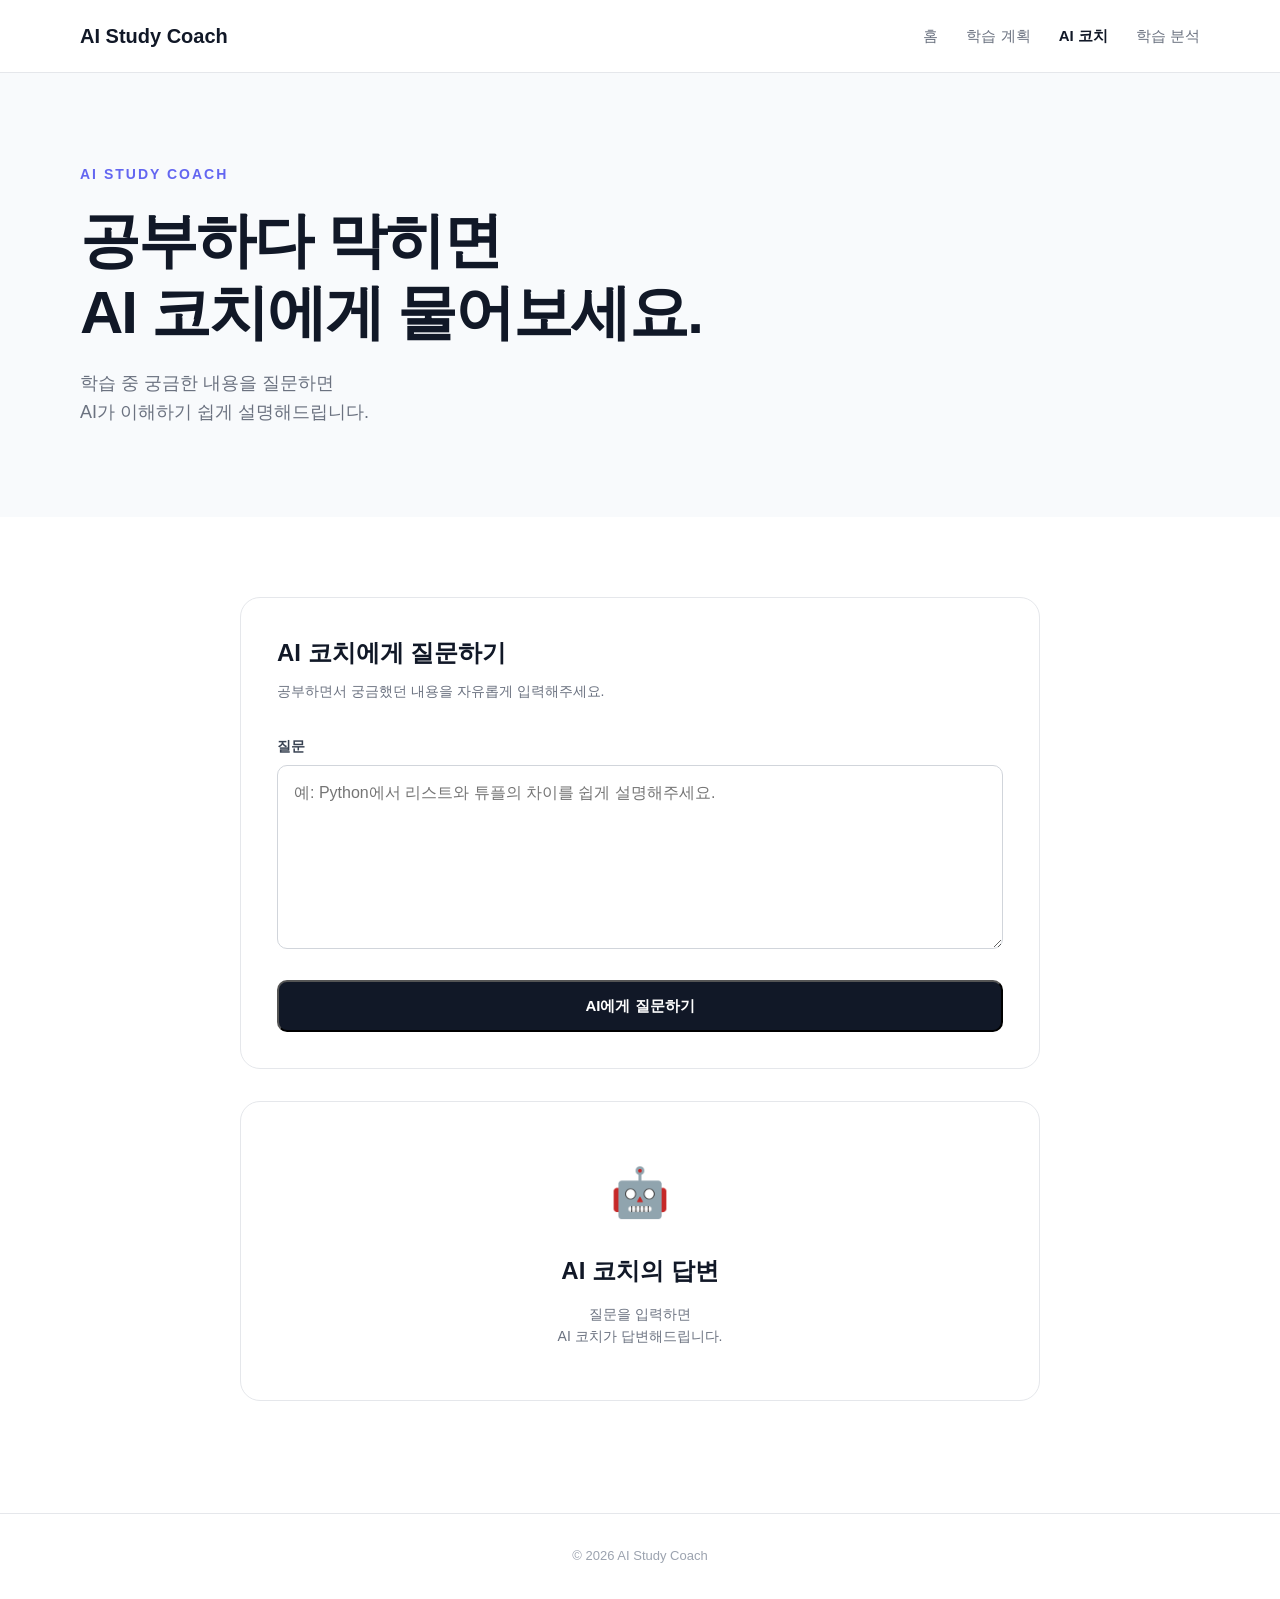
==== coach.html @ e1edade9 "코드 업로드" ====
<!DOCTYPE html>

<html lang="ko">
<head>
    <meta charset="UTF-8">
    <meta name="viewport" content="width=device-width, initial-scale=1.0">

<title>AI 코치 | AI Study Coach</title>

<link rel="stylesheet" href="css/style.css">

</head>

<body>

<header class="header">
    <nav class="nav container">

        <a href="index.html" class="logo">
            AI Study Coach
        </a>

        <div class="nav-menu">
            <a href="index.html" class="nav-link">홈</a>
            <a href="plan.html" class="nav-link">학습 계획</a>
            <a href="coach.html" class="nav-link active">AI 코치</a>
            <a href="analysis.html" class="nav-link">학습 분석</a>
        </div>

    </nav>
</header>

<main>

    <section class="page-hero">
        <div class="container">

            <p class="hero-label">
                AI STUDY COACH
            </p>

            <h1>
                공부하다 막히면<br>
                AI 코치에게 물어보세요.
            </h1>

            <p>
                학습 중 궁금한 내용을 질문하면<br>
                AI가 이해하기 쉽게 설명해드립니다.
            </p>

        </div>
    </section>

    <section class="coach-section">
        <div class="container">

            <div class="coach-card">

                <div class="card-title">
                    <h2>AI 코치에게 질문하기</h2>

                    <p>
                        공부하면서 궁금했던 내용을 자유롭게 입력해주세요.
                    </p>
                </div>

                <form id="coach-form">

                    <div class="form-group">
                        <label for="question">
                            질문
                        </label>

                        <textarea
                            id="question"
                            name="question"
                            rows="6"
                            placeholder="예: Python에서 리스트와 튜플의 차이를 쉽게 설명해주세요."
                            required
                        ></textarea>
                    </div>

                    <div
                        id="coach-error"
                        class="form-message error"
                        hidden
                    >
                    </div>

                    <button
                        type="submit"
                        class="btn btn-primary coach-submit"
                    >
                        AI에게 질문하기
                    </button>

                </form>

            </div>

            <div class="coach-result-card">

                <div
                    class="result-empty"
                    id="coach-empty"
                >

                    <div class="result-icon">
                        🤖
                    </div>

                    <h2>
                        AI 코치의 답변
                    </h2>

                    <p>
                        질문을 입력하면<br>
                        AI 코치가 답변해드립니다.
                    </p>

                </div>

                <div
                    class="result-loading"
                    id="coach-loading"
                    hidden
                >

                    <div class="loading-icon">
                        ⏳
                    </div>

                    <h2>
                        AI 코치가 답변을 작성하고 있습니다.
                    </h2>

                    <p>
                        잠시만 기다려주세요.
                    </p>

                </div>

                <div
                    class="result-content"
                    id="coach-content"
                    hidden
                >

                    <h2>
                        AI 코치의 답변
                    </h2>

                    <div id="coach-output">
                    </div>

                </div>

            </div>

        </div>
    </section>

</main>

<footer class="footer">
    <div class="container">
        <p>© 2026 AI Study Coach</p>
    </div>
</footer>

<script src="js/coach.js"></script>

</body>
</html>
---- css/style.css ----
/* =========================
   기본 설정
========================= */

* {
    box-sizing: border-box;
    margin: 0;
    padding: 0;
}

html {
    scroll-behavior: smooth;
}

body {
    font-family:
        -apple-system,
        BlinkMacSystemFont,
        "Segoe UI",
        "Noto Sans KR",
        sans-serif;

    color: #1f2937;
    background: #ffffff;
    line-height: 1.6;
}

a {
    color: inherit;
    text-decoration: none;
}

button,
input,
textarea,
select {
    font: inherit;
}


/* =========================
   공통
========================= */

.container {
    width: min(1120px, calc(100% - 40px));
    margin: 0 auto;
}


/* =========================
   Header
========================= */

.header {
    position: sticky;
    top: 0;
    z-index: 100;

    background: rgba(255, 255, 255, 0.95);
    border-bottom: 1px solid #e5e7eb;
}

.nav {
    min-height: 72px;

    display: flex;
    align-items: center;
    justify-content: space-between;
}

.logo {
    font-size: 20px;
    font-weight: 800;
    color: #111827;
}

.nav-menu {
    display: flex;
    align-items: center;
    gap: 28px;
}

.nav-link {
    font-size: 15px;
    color: #6b7280;
    transition: color 0.2s;
}

.nav-link:hover,
.nav-link.active {
    color: #111827;
    font-weight: 600;
}


/* =========================
   Hero
========================= */

.hero {
    padding: 120px 0;
    background: #f8fafc;
}

.hero-content {
    display: flex;
    align-items: center;
    min-height: 420px;
}

.hero-text {
    max-width: 720px;
}

.hero-label {
    margin-bottom: 20px;

    font-size: 14px;
    font-weight: 700;
    letter-spacing: 2px;
    color: #6366f1;
}

.hero h1 {
    margin-bottom: 24px;

    font-size: clamp(40px, 6vw, 64px);
    line-height: 1.2;
    letter-spacing: -2px;
    color: #111827;
}

.hero h1 span {
    color: #6366f1;
}

.hero-description {
    max-width: 620px;
    margin-bottom: 36px;

    font-size: 18px;
    color: #6b7280;
}


/* =========================
   Button
========================= */

.btn {
    display: inline-flex;
    align-items: center;
    justify-content: center;

    min-height: 52px;
    padding: 0 24px;

    border-radius: 10px;

    font-size: 15px;
    font-weight: 700;

    cursor: pointer;
    transition: transform 0.2s, opacity 0.2s;
}

.btn:hover {
    transform: translateY(-2px);
}

.btn-primary {
    background: #111827;
    color: #ffffff;
}


/* =========================
   Section
========================= */

.how-section,
.feature-section {
    padding: 100px 0;
}

.section-title {
    margin-bottom: 48px;
}

.section-title p {
    margin-bottom: 8px;

    font-size: 13px;
    font-weight: 700;
    letter-spacing: 1.5px;

    color: #6366f1;
}

.section-title h2 {
    font-size: 32px;
    line-height: 1.3;
    color: #111827;
}


/* =========================
   Steps
========================= */

.steps {
    display: grid;
    grid-template-columns: repeat(4, 1fr);
    gap: 20px;
}

.step-card {
    padding: 28px;

    border: 1px solid #e5e7eb;
    border-radius: 16px;

    background: #ffffff;
}

.step-number {
    margin-bottom: 24px;

    font-size: 14px;
    font-weight: 800;
    color: #6366f1;
}

.step-card h3 {
    margin-bottom: 12px;

    font-size: 19px;
    color: #111827;
}

.step-card p {
    font-size: 14px;
    color: #6b7280;
}


/* =========================
   Features
========================= */

.feature-section {
    background: #f8fafc;
}

.feature-grid {
    display: grid;
    grid-template-columns: repeat(3, 1fr);
    gap: 24px;
}

.feature-card {
    padding: 36px;

    background: #ffffff;
    border: 1px solid #e5e7eb;
    border-radius: 20px;
}

.feature-icon {
    display: block;
    margin-bottom: 24px;

    font-size: 32px;
}

.feature-card h3 {
    margin-bottom: 12px;

    font-size: 21px;
    color: #111827;
}

.feature-card p {
    margin-bottom: 24px;

    font-size: 15px;
    color: #6b7280;
}

.feature-card a {
    font-size: 14px;
    font-weight: 700;
    color: #6366f1;
}


/* =========================
   Footer
========================= */

.footer {
    padding: 32px 0;

    border-top: 1px solid #e5e7eb;

    text-align: center;
}

.footer p {
    font-size: 13px;
    color: #9ca3af;
}


/* =========================
   Tablet
========================= */

@media (max-width: 900px) {

    .steps {
        grid-template-columns: repeat(2, 1fr);
    }

    .feature-grid {
        grid-template-columns: 1fr;
    }

    .hero {
        padding: 90px 0;
    }
}


/* =========================
   Mobile
========================= */

@media (max-width: 640px) {

    .container {
        width: min(100% - 32px, 1120px);
    }

    .nav {
        min-height: auto;
        padding: 18px 0;

        flex-direction: column;
        gap: 16px;
    }

    .nav-menu {
        width: 100%;

        justify-content: center;
        gap: 14px;
        flex-wrap: wrap;
    }

    .nav-link {
        font-size: 13px;
    }

    .hero {
        padding: 72px 0;
    }

    .hero-content {
        min-height: auto;
    }

    .hero h1 {
        font-size: 38px;
        letter-spacing: -1.5px;
    }

    .hero-description {
        font-size: 16px;
    }

    .btn {
        width: 100%;
    }

    .how-section,
    .feature-section {
        padding: 72px 0;
    }

    .section-title h2 {
        font-size: 26px;
    }

    .steps {
        grid-template-columns: 1fr;
    }

    .feature-card {
        padding: 28px;
    }
}

/* =========================
   Plan Page
========================= */

.page-hero {
    padding: 90px 0;
    background: #f8fafc;
}

.page-hero h1 {
    margin-bottom: 20px;

    font-size: clamp(40px, 6vw, 60px);
    line-height: 1.2;
    letter-spacing: -2px;

    color: #111827;
}

.page-hero p:last-child {
    font-size: 18px;
    color: #6b7280;
}


/* =========================
   Plan Section
========================= */

.plan-section {
    padding: 80px 0;
}

.plan-layout {
    display: grid;
    grid-template-columns: 1fr 1fr;
    gap: 32px;
}


/* =========================
   Form Card
========================= */

.plan-form-card,
.plan-result-card {
    padding: 36px;

    border: 1px solid #e5e7eb;
    border-radius: 20px;

    background: #ffffff;
}

.card-title {
    margin-bottom: 32px;
}

.card-title h2 {
    margin-bottom: 8px;

    font-size: 24px;
    color: #111827;
}

.card-title p {
    font-size: 14px;
    color: #6b7280;
}


/* =========================
   Form
========================= */

.form-group {
    margin-bottom: 24px;
}

.form-group label {
    display: block;
    margin-bottom: 8px;

    font-size: 14px;
    font-weight: 700;

    color: #374151;
}

.form-group input,
.form-group select,
.form-group textarea {
    width: 100%;

    padding: 14px 16px;

    border: 1px solid #d1d5db;
    border-radius: 10px;

    background: #ffffff;
    color: #111827;

    outline: none;
}

.form-group input:focus,
.form-group select:focus,
.form-group textarea:focus {
    border-color: #6366f1;
}

.form-group textarea {
    resize: vertical;
}


/* =========================
   Message
========================= */

.form-message {
    margin-bottom: 16px;
    padding: 12px 14px;

    border-radius: 8px;

    font-size: 14px;
}

.form-message.error {
    background: #fef2f2;
    color: #b91c1c;
}


/* =========================
   Submit Button
========================= */

.plan-submit {
    width: 100%;
}


/* =========================
   Result
========================= */

.plan-result-card {
    min-height: 600px;

    display: flex;
    align-items: center;
    justify-content: center;
}

.result-empty,
.result-loading {
    text-align: center;
}

.result-icon,
.loading-icon {
    margin-bottom: 20px;
    font-size: 48px;
}

.result-empty h2,
.result-loading h2,
.result-content h2 {
    margin-bottom: 12px;

    font-size: 24px;
    color: #111827;
}

.result-empty p,
.result-loading p {
    font-size: 14px;
    color: #6b7280;
}


/* =========================
   AI Result
========================= */

.result-content {
    width: 100%;
    align-self: flex-start;
}

#plan-output {
    margin-top: 24px;
}

.plan-week {
    margin-bottom: 20px;
    padding: 20px;

    border: 1px solid #e5e7eb;
    border-radius: 12px;
}

.plan-week h3 {
    margin-bottom: 8px;

    font-size: 17px;
    color: #111827;
}

.plan-week p {
    font-size: 14px;
    color: #6b7280;
}


/* =========================
   Plan Mobile
========================= */

@media (max-width: 900px) {

    .plan-layout {
        grid-template-columns: 1fr;
    }

    .plan-result-card {
        min-height: 400px;
    }
}


@media (max-width: 640px) {

    .page-hero {
        padding: 72px 0;
    }

    .page-hero h1 {
        font-size: 38px;
    }

    .page-hero p:last-child {
        font-size: 16px;
    }

    .plan-section {
        padding: 56px 0;
    }

    .plan-form-card,
    .plan-result-card {
        padding: 24px;
    }
}

/* coach 페이지 */
.coach-section {
padding: 80px 0;
}

.coach-card,
.coach-result-card {
max-width: 800px;
margin: 0 auto 32px;
padding: 36px;
border: 1px solid #e5e7eb;
border-radius: 20px;
background: #ffffff;
}

.coach-result-card {
min-height: 300px;
display: flex;
align-items: center;
justify-content: center;
}

.coach-submit {
width: 100%;
}

#coach-output {
margin-top: 24px;
}

.ai-coach-text {
padding: 24px;
border-radius: 12px;
background: #f8fafc;
font-size: 15px;
line-height: 1.8;
color: #374151;
}

@media (max-width: 640px) {

    .coach-section {
        padding: 56px 0;
    }

    .coach-card,
    .coach-result-card {
        padding: 24px;
    }

    .coach-result-card {
        min-height: 260px;
    }
}

/* analysis 페이지 */

.analysis-section {
padding: 80px 0;
}

.analysis-card {
max-width: 700px;
margin: 0 auto 32px;
padding: 36px;
border: 1px solid #e5e7eb;
border-radius: 20px;
background: #ffffff;
}

.analysis-submit {
width: 100%;
}

.analysis-result {
max-width: 900px;
margin: 0 auto;
}

.analysis-summary {
display: grid;
grid-template-columns: repeat(3, 1fr);
gap: 20px;
margin-bottom: 32px;
}

.summary-item {
padding: 28px;
border: 1px solid #e5e7eb;
border-radius: 16px;
background: #ffffff;
text-align: center;
}

.summary-item span {
display: block;
margin-bottom: 8px;
font-size: 14px;
color: #6b7280;
}

.summary-item strong {
font-size: 28px;
color: #111827;
}

.analysis-message {
padding: 36px;
border-radius: 20px;
background: #f8fafc;
text-align: center;
}

.analysis-message .hero-label {
margin-bottom: 12px;
}

.analysis-message h2 {
margin-bottom: 12px;
font-size: 28px;
color: #111827;
}

.analysis-message p:last-child {
color: #6b7280;
}

@media (max-width: 640px) {


.analysis-section {
    padding: 56px 0;
}

.analysis-card {
    padding: 24px;
}

.analysis-summary {
    grid-template-columns: 1fr;
}

.summary-item {
    padding: 22px;
}

.analysis-message {
    padding: 28px 20px;
}

.analysis-message h2 {
    font-size: 24px;
}
}
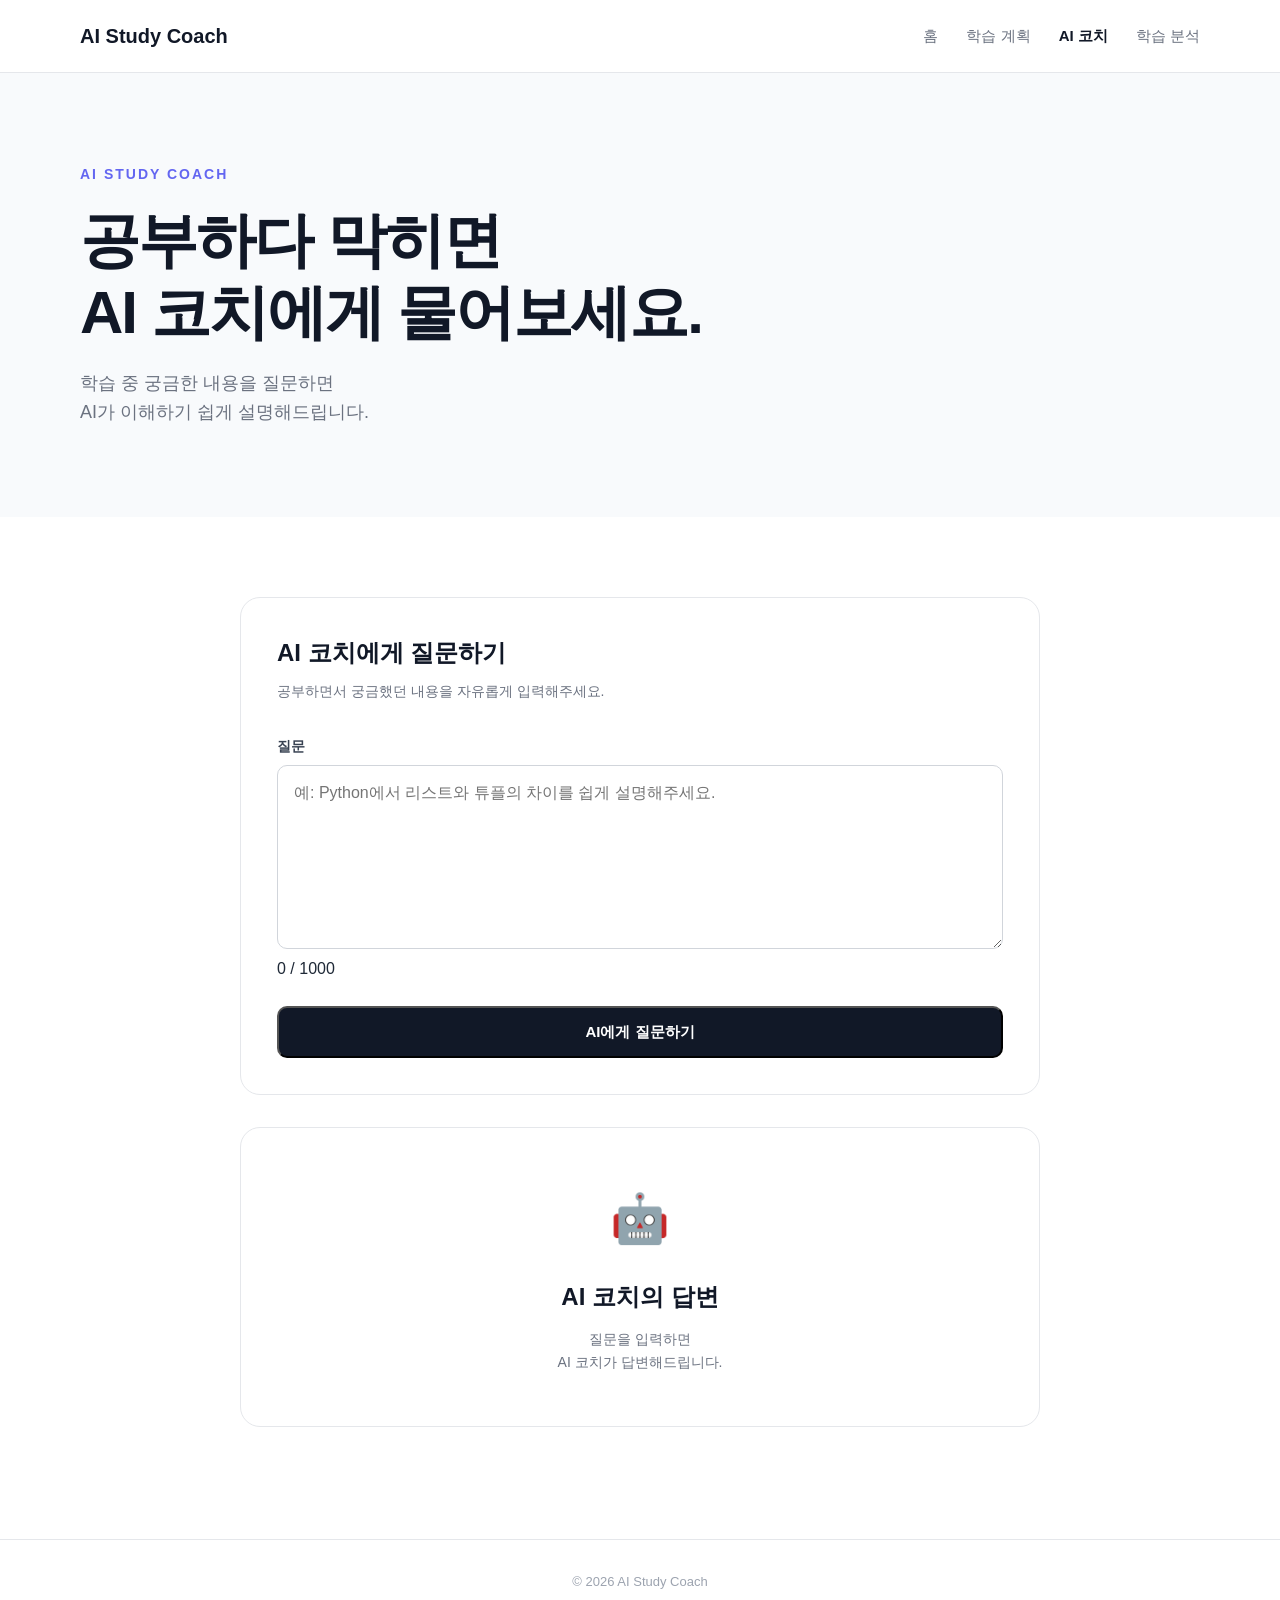
==== commit d4a1d3d7: "글자수제한 기능 추가" ====
--- a/coach.html
+++ b/coach.html
@@ -78,7 +78,11 @@
                             rows="6"
                             placeholder="예: Python에서 리스트와 튜플의 차이를 쉽게 설명해주세요."
                             required
+                            maxlength="1000"
                         ></textarea>
+                        <div class="char-count">
+                            <span id="question-count">0</span> / 1000
+                        </div>
                     </div>
 
                     <div
